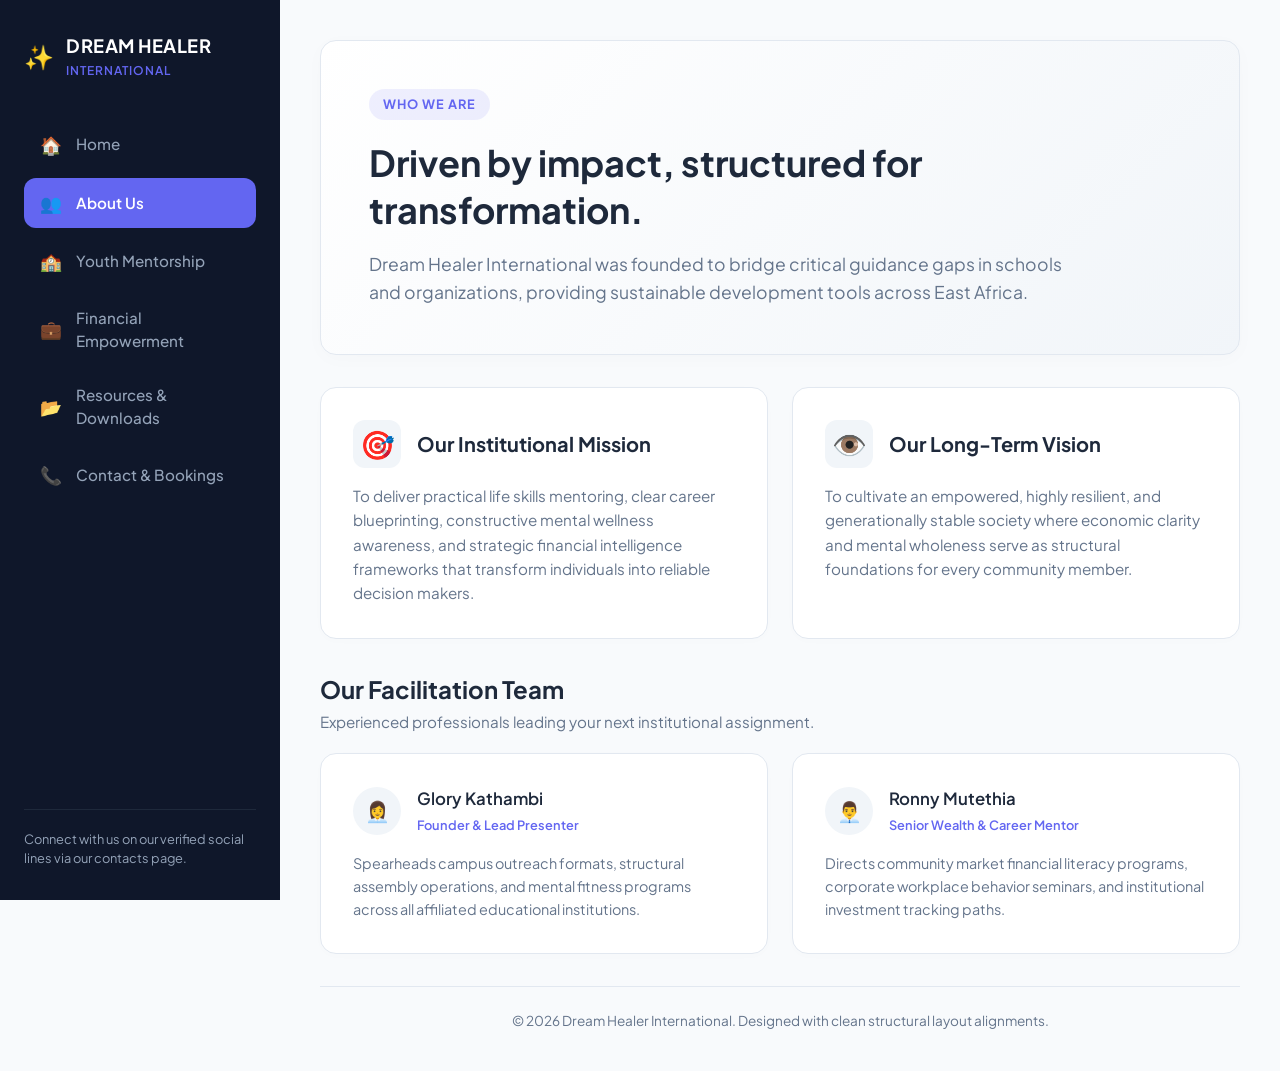
==== about.html @ c6db6423 "Add files via upload" ====
<!DOCTYPE html>
<html lang="en">
<head>
    <meta charset="UTF-8">
    <meta name="viewport" content="width=device-width, initial-scale=1.0">
    <title>About Our Vision | Dream Healer International</title>
    <link rel="stylesheet" href="style.css">
    <link rel="preconnect" href="https://fonts.googleapis.com">
    <link rel="preconnect" href="https://fonts.gstatic.com" crossorigin>
    <link href="https://fonts.googleapis.com/css2?family=Plus+Jakarta+Sans:wght@400;500;600;700&display=swap" rel="stylesheet">
</head>
<body>

    <!-- SIDE-BY-SIDE APP INTERFACE WRAPPER -->
    <div class="app-layout">

        <!-- STABLE VERTICAL SIDEBAR MENU PANEL -->
        <aside class="sidebar">
            <div class="sidebar-brand">
                <span class="brand-icon">✨</span>
                <div class="brand-text">
                    <h2>DREAM HEALER</h2>
                    <p>INTERNATIONAL</p>
                </div>
            </div>

            <nav class="sidebar-menu">
                <a href="index.html" class="menu-item">
                    <span class="menu-icon">🏠</span> Home
                </a>
                <a href="about.html" class="menu-item active">
                    <span class="menu-icon">👥</span> About Us
                </a>
                <a href="youth-mentorship.html" class="menu-item">
                    <span class="menu-icon">🏫</span> Youth Mentorship
                </a>
                <a href="financial-empowerment.html" class="menu-item">
                    <span class="menu-icon">💼</span> Financial Empowerment
                </a>
                <a href="resources.html" class="menu-item">
                    <span class="menu-icon">📂</span> Resources & Downloads
                </a>
                <a href="contact.html" class="menu-item">
                    <span class="menu-icon">📞</span> Contact & Bookings
                </a>
            </nav>

            <div class="sidebar-footer">
                <p>Connect with us on our verified social lines via our contacts page.</p>
            </div>
        </aside>

        <!-- MAIN WINDOW PORTFOLIO WRAPPER -->
        <main class="main-content">
            
            <!-- HEADER HERO BANNER -->
            <header class="hero-card">
                <span class="hero-badge">Who We Are</span>
                <h1 class="hero-title">Driven by impact, structured for transformation.</h1>
                <p class="hero-subtitle">Dream Healer International was founded to bridge critical guidance gaps in schools and organizations, providing sustainable development tools across East Africa.</p>
            </header>

            <!-- MISSION & VISION MATRICES -->
            <section class="dashboard-grid">
                <div class="grid-card">
                    <div class="card-header-row">
                        <span class="card-badge-icon">🎯</span>
                        <h3>Our Institutional Mission</h3>
                    </div>
                    <p>To deliver practical life skills mentoring, clear career blueprinting, constructive mental wellness awareness, and strategic financial intelligence frameworks that transform individuals into reliable decision makers.</p>
                </div>

                <div class="grid-card">
                    <div class="card-header-row">
                        <span class="card-badge-icon">👁️</span>
                        <h3>Our Long-Term Vision</h3>
                    </div>
                    <p>To cultivate an empowered, highly resilient, and generationally stable society where economic clarity and mental wholeness serve as structural foundations for every community member.</p>
                </div>
            </section>

            <!-- LEADERSHIP PROFILE MATRIX -->
            <section style="margin-top: 24px;">
                <div style="margin-bottom: 20px;">
                    <h2 style="font-size: 1.5rem; font-weight: 700; color: var(--dark-text);">Our Facilitation Team</h2>
                    <p style="color: var(--muted-text); font-size: 0.95rem; margin-top: 4px;">Experienced professionals leading your next institutional assignment.</p>
                </div>

                <div class="dashboard-grid">
                    <!-- Profile 1 -->
                    <div class="grid-card">
                        <div class="card-header-row">
                            <div style="width: 48px; height: 48px; background: var(--primary-light); border-radius: 50%; display: flex; align-items: center; justify-content: center; font-size: 1.25rem;">👩‍💼</div>
                            <div>
                                <h4 style="font-size: 1.05rem; font-weight: 600; color: var(--dark-text);">Glory Kathambi</h4>
                                <span style="font-size: 0.8rem; color: var(--accent-color); font-weight: 600;">Founder & Lead Presenter</span>
                            </div>
                        </div>
                        <p style="margin-top: 12px; font-size: 0.9rem; line-height: 1.6;">Spearheads campus outreach formats, structural assembly operations, and mental fitness programs across all affiliated educational institutions.</p>
                    </div>

                    <!-- Profile 2 -->
                    <div class="grid-card">
                        <div class="card-header-row">
                            <div style="width: 48px; height: 48px; background: var(--primary-light); border-radius: 50%; display: flex; align-items: center; justify-content: center; font-size: 1.25rem;">👨‍💼</div>
                            <div>
                                <h4 style="font-size: 1.05rem; font-weight: 600; color: var(--dark-text);">Ronny Mutethia</h4>
                                <span style="font-size: 0.8rem; color: var(--accent-color); font-weight: 600;">Senior Wealth & Career Mentor</span>
                            </div>
                        </div>
                        <p style="margin-top: 12px; font-size: 0.9rem; line-height: 1.6;">Directs community market financial literacy programs, corporate workplace behavior seminars, and institutional investment tracking paths.</p>
                    </div>
                </div>
            </section>

            <!-- SITE CONTENT COMPLIANCE FOOTER -->
            <footer class="content-footer">
                <p>&copy; 2026 Dream Healer International. Designed with clean structural layout alignments.</p>
            </footer>

        </main>
    </div>

</body>
</html>
---- style.css ----
/* ==========================================================================
   1. GLOBAL SYSTEM VARIABLES & RESETS
   ========================================================================== */
:root {
    --bg-main: #f8fafc;
    --sidebar-bg: #0f172a;
    --sidebar-text: #94a3b8;
    --sidebar-active: #ffffff;
    --sidebar-hover: #1e293b;
    
    --card-bg: #ffffff;
    --primary-light: #f1f5f9;
    --accent-color: #6366f1; /* Premium Indigo Accent */
    --accent-hover: #4f46e5;
    
    --dark-text: #1e293b;
    --muted-text: #64748b;
    --border-color: #e2e8f0;
    
    --radius-lg: 16px;
    --radius-md: 12px;
    --transition-smooth: all 0.25s ease-in-out;
}

* {
    margin: 0;
    padding: 0;
    box-sizing: border-box;
}

body {
    font-family: 'Plus Jakarta Sans', sans-serif;
    background-color: var(--bg-main);
    color: var(--dark-text);
    line-height: 1.5;
    overflow-x: hidden;
}

/* ==========================================================================
   2. APP SCREEN LAYOUT FRAMEWORK
   ========================================================================== */
.app-layout {
    display: flex;
    min-height: 100vh;
    width: 100%;
}

/* ==========================================================================
   3. FIXED LEFT NAVIGATION SIDEBAR
   ========================================================================== */
.sidebar {
    width: 280px;
    background-color: var(--sidebar-bg);
    padding: 32px 24px;
    display: flex;
    flex-direction: column;
    position: fixed;
    top: 0;
    bottom: 0;
    left: 0;
    z-index: 100;
}

.sidebar-brand {
    display: flex;
    align-items: center;
    gap: 12px;
    margin-bottom: 40px;
}

.brand-icon {
    font-size: 1.5rem;
}

.brand-text h2 {
    color: #ffffff;
    font-size: 1.15rem;
    font-weight: 700;
    letter-spacing: 0.5px;
}

.brand-text p {
    color: var(--accent-color);
    font-size: 0.75rem;
    font-weight: 600;
    letter-spacing: 1px;
    margin-top: 2px;
}

/* Sidebar Navigation Items */
.sidebar-menu {
    display: flex;
    flex-direction: column;
    gap: 8px;
    flex-grow: 1;
}

.menu-item {
    display: flex;
    align-items: center;
    gap: 14px;
    color: var(--sidebar-text);
    text-decoration: none;
    padding: 12px 16px;
    border-radius: var(--radius-md);
    font-size: 0.95rem;
    font-weight: 500;
    transition: var(--transition-smooth);
}

.menu-item:hover {
    background-color: var(--sidebar-hover);
    color: var(--sidebar-active);
}

.menu-item.active {
    background-color: var(--accent-color);
    color: var(--sidebar-active);
    font-weight: 600;
}

.menu-icon {
    font-size: 1.1rem;
}

.sidebar-footer {
    border-top: 1px solid #1e293b;
    padding-top: 20px;
}

.sidebar-footer p {
    color: var(--sidebar-text);
    font-size: 0.8rem;
    line-height: 1.5;
}

/* ==========================================================================
   4. MAIN VIEWPORT CONTAINER
   ========================================================================== */
.main-content {
    flex-grow: 1;
    margin-left: 280px; /* Gives room for fixed sidebar */
    padding: 40px;
    max-width: 1200px;
}

/* ==========================================================================
   5. PREMIUM HERO BANNER DESIGN
   ========================================================================== */
.hero-card {
    background: linear-gradient(135deg, #ffffff 0%, #f1f5f9 100%);
    border: 1px solid var(--border-color);
    padding: 48px;
    border-radius: var(--radius-lg);
    margin-bottom: 32px;
    box-shadow: 0 4px 20px rgba(0, 0, 0, 0.02);
}

.hero-badge {
    background-color: rgba(99, 102, 241, 0.1);
    color: var(--accent-color);
    font-size: 0.8rem;
    font-weight: 700;
    text-transform: uppercase;
    letter-spacing: 1px;
    padding: 6px 14px;
    border-radius: 100px;
    display: inline-block;
    margin-bottom: 20px;
}

.hero-title {
    font-size: 2.25rem;
    font-weight: 700;
    color: var(--dark-text);
    line-height: 1.3;
    max-width: 800px;
}

.hero-subtitle {
    color: var(--muted-text);
    font-size: 1.1rem;
    margin-top: 16px;
    max-width: 720px;
    line-height: 1.6;
}

.hero-actions {
    display: flex;
    gap: 16px;
    margin-top: 32px;
}

/* Button UI Components */
.btn {
    display: inline-flex;
    align-items: center;
    justify-content: center;
    padding: 12px 24px;
    border-radius: var(--radius-md);
    font-weight: 600;
    font-size: 0.95rem;
    text-decoration: none;
    transition: var(--transition-smooth);
    cursor: pointer;
}

.btn-primary {
    background-color: var(--accent-color);
    color: #ffffff;
}

.btn-primary:hover {
    background-color: var(--accent-hover);
    transform: translateY(-1px);
}

.btn-secondary {
    background-color: var(--card-bg);
    color: var(--dark-text);
    border: 1px solid var(--border-color);
}

.btn-secondary:hover {
    background-color: var(--primary-light);
    transform: translateY(-1px);
}

/* ==========================================================================
   6. GRID INTERFACE DASHBOARD
   ========================================================================== */
.dashboard-grid {
    display: grid;
    grid-template-columns: repeat(auto-fit, minmax(340px, 1fr));
    gap: 24px;
    margin-bottom: 32px;
}

.grid-card {
    background-color: var(--card-bg);
    border: 1px solid var(--border-color);
    padding: 32px;
    border-radius: var(--radius-lg);
    box-shadow: 0 2px 12px rgba(0, 0, 0, 0.01);
}

.card-header-row {
    display: flex;
    align-items: center;
    gap: 16px;
    margin-bottom: 16px;
}

.card-badge-icon {
    font-size: 1.75rem;
    background-color: var(--primary-light);
    width: 48px;
    height: 48px;
    display: flex;
    align-items: center;
    justify-content: center;
    border-radius: var(--radius-md);
}

.grid-card h3 {
    font-size: 1.25rem;
    font-weight: 700;
    color: var(--dark-text);
}

.grid-card p {
    color: var(--muted-text);
    font-size: 0.95rem;
    line-height: 1.6;
}

.card-action-link {
    display: inline-block;
    margin-top: 20px;
    color: var(--accent-color);
    text-decoration: none;
    font-weight: 600;
    font-size: 0.9rem;
    transition: var(--transition-smooth);
}

.card-action-link:hover {
    color: var(--accent-hover);
    padding-left: 4px;
}

/* ==========================================================================
   7. STATS METRICS STRIP
   ========================================================================== */
.stats-bar {
    display: flex;
    background-color: var(--sidebar-bg);
    color: #ffffff;
    border-radius: var(--radius-lg);
    padding: 32px;
    margin-bottom: 32px;
    justify-content: space-around;
    text-align: center;
}

.stat-node {
    display: flex;
    flex-direction: column;
    gap: 4px;
}

.stat-num {
    font-size: 2rem;
    font-weight: 700;
    color: var(--sidebar-active);
}

.stat-txt {
    font-size: 0.85rem;
    color: var(--sidebar-text);
    text-transform: uppercase;
    letter-spacing: 1px;
}

/* ==========================================================================
   8. COMPLIANCE FOOTER
   ========================================================================== */
.content-footer {
    border-top: 1px solid var(--border-color);
    padding-top: 24px;
    text-align: center;
}

.content-footer p {
    font-size: 0.85rem;
    color: var(--muted-text);
}

/* ==========================================================================
   9. MOBILE AND RESPONSIVE BREAKPOINTS
   ========================================================================== */
@media (max-width: 992px) {
    .app-layout {
        flex-direction: column;
    }
    
    .sidebar {
        position: relative;
        width: 100%;
        padding: 24px;
    }
    
    .sidebar-brand {
        margin-bottom: 24px;
    }
    
    .sidebar-menu {
        flex-direction: row;
        flex-wrap: wrap;
        gap: 8px;
    }
    
    .menu-item {
        padding: 8px 14px;
        font-size: 0.85rem;
    }
    
    .sidebar-footer {
        display: none; /* Hide bottom message block on mobile panels */
    }
    
    .main-content {
        margin-left: 0;
        padding: 24px;
    }
    
    .hero-card {
        padding: 32px 24px;
    }
    
    .hero-title {
        font-size: 1.75rem;
    }
    
    .stats-bar {
        flex-direction: column;
        gap: 24px;
    }
}
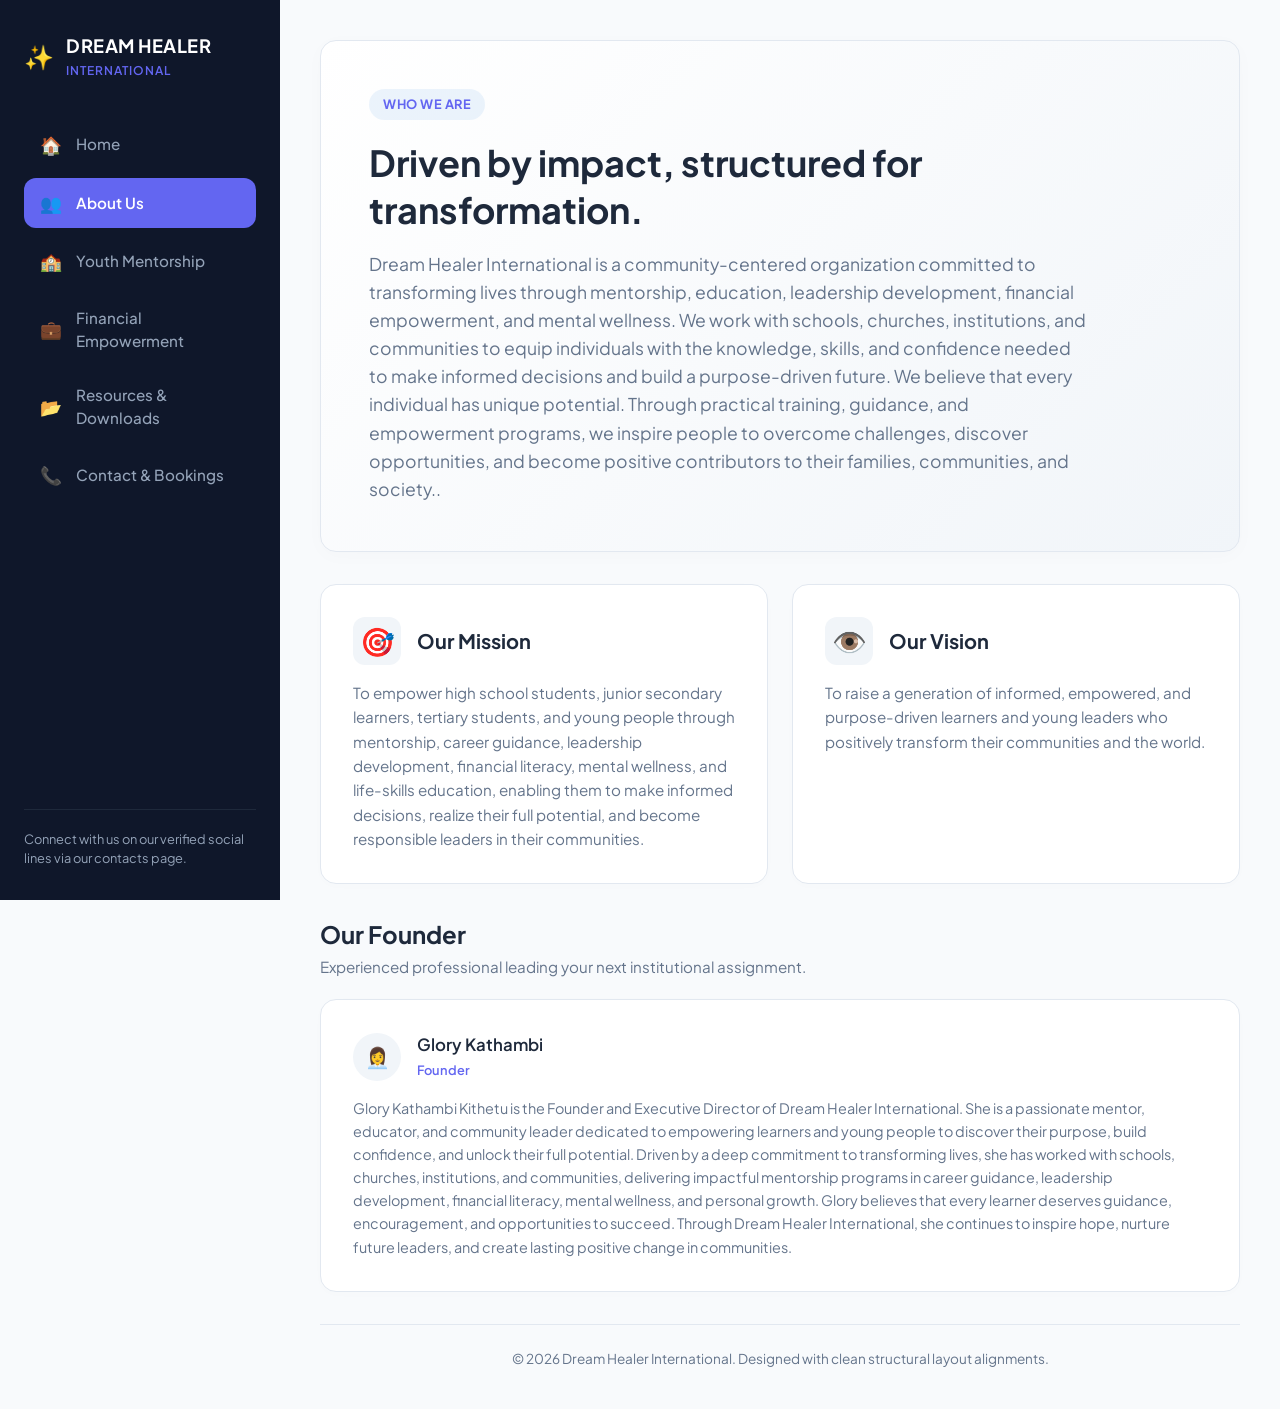
==== commit 6e88d5f9: "Update about.html" ====
--- a/about.html
+++ b/about.html
@@ -57,7 +57,9 @@
             <header class="hero-card">
                 <span class="hero-badge">Who We Are</span>
                 <h1 class="hero-title">Driven by impact, structured for transformation.</h1>
-                <p class="hero-subtitle">Dream Healer International was founded to bridge critical guidance gaps in schools and organizations, providing sustainable development tools across East Africa.</p>
+                <p class="hero-subtitle">Dream Healer International is a community-centered organization committed to transforming lives through mentorship, education, leadership development, financial empowerment, and mental wellness. We work with schools, churches, institutions, and communities to equip individuals with the knowledge, skills, and confidence needed to make informed decisions and build a purpose-driven future.
+
+                             We believe that every individual has unique potential. Through practical training, guidance, and empowerment programs, we inspire people to overcome challenges, discover opportunities, and become positive contributors to their families, communities, and society..</p>
             </header>
 
             <!-- MISSION & VISION MATRICES -->
@@ -65,25 +67,25 @@
                 <div class="grid-card">
                     <div class="card-header-row">
                         <span class="card-badge-icon">🎯</span>
-                        <h3>Our Institutional Mission</h3>
+                        <h3>Our Mission</h3>
                     </div>
-                    <p>To deliver practical life skills mentoring, clear career blueprinting, constructive mental wellness awareness, and strategic financial intelligence frameworks that transform individuals into reliable decision makers.</p>
+                    <p>To empower high school students, junior secondary learners, tertiary students, and young people through mentorship, career guidance, leadership development, financial literacy, mental wellness, and life-skills education, enabling them to make informed decisions, realize their full potential, and become responsible leaders in their communities.</p>
                 </div>
 
                 <div class="grid-card">
                     <div class="card-header-row">
                         <span class="card-badge-icon">👁️</span>
-                        <h3>Our Long-Term Vision</h3>
+                        <h3>Our Vision</h3>
                     </div>
-                    <p>To cultivate an empowered, highly resilient, and generationally stable society where economic clarity and mental wholeness serve as structural foundations for every community member.</p>
+                    <p>To raise a generation of informed, empowered, and purpose-driven learners and young leaders who positively transform their communities and the world.</p>
                 </div>
             </section>
 
             <!-- LEADERSHIP PROFILE MATRIX -->
             <section style="margin-top: 24px;">
                 <div style="margin-bottom: 20px;">
-                    <h2 style="font-size: 1.5rem; font-weight: 700; color: var(--dark-text);">Our Facilitation Team</h2>
-                    <p style="color: var(--muted-text); font-size: 0.95rem; margin-top: 4px;">Experienced professionals leading your next institutional assignment.</p>
+                    <h2 style="font-size: 1.5rem; font-weight: 700; color: var(--dark-text);">Our Founder</h2>
+                    <p style="color: var(--muted-text); font-size: 0.95rem; margin-top: 4px;">Experienced professional leading your next institutional assignment.</p>
                 </div>
 
                 <div class="dashboard-grid">
@@ -93,22 +95,14 @@
                             <div style="width: 48px; height: 48px; background: var(--primary-light); border-radius: 50%; display: flex; align-items: center; justify-content: center; font-size: 1.25rem;">👩‍💼</div>
                             <div>
                                 <h4 style="font-size: 1.05rem; font-weight: 600; color: var(--dark-text);">Glory Kathambi</h4>
-                                <span style="font-size: 0.8rem; color: var(--accent-color); font-weight: 600;">Founder & Lead Presenter</span>
+                                <span style="font-size: 0.8rem; color: var(--accent-color); font-weight: 600;">Founder</span>
                             </div>
                         </div>
-                        <p style="margin-top: 12px; font-size: 0.9rem; line-height: 1.6;">Spearheads campus outreach formats, structural assembly operations, and mental fitness programs across all affiliated educational institutions.</p>
-                    </div>
+                        <p style="margin-top: 12px; font-size: 0.9rem; line-height: 1.6;">Glory Kathambi Kithetu is the Founder and Executive Director of Dream Healer International. She is a passionate mentor, educator, and community leader dedicated to empowering learners and young people to discover their purpose, build confidence, and unlock their full potential.
 
-                    <!-- Profile 2 -->
-                    <div class="grid-card">
-                        <div class="card-header-row">
-                            <div style="width: 48px; height: 48px; background: var(--primary-light); border-radius: 50%; display: flex; align-items: center; justify-content: center; font-size: 1.25rem;">👨‍💼</div>
-                            <div>
-                                <h4 style="font-size: 1.05rem; font-weight: 600; color: var(--dark-text);">Ronny Mutethia</h4>
-                                <span style="font-size: 0.8rem; color: var(--accent-color); font-weight: 600;">Senior Wealth & Career Mentor</span>
-                            </div>
-                        </div>
-                        <p style="margin-top: 12px; font-size: 0.9rem; line-height: 1.6;">Directs community market financial literacy programs, corporate workplace behavior seminars, and institutional investment tracking paths.</p>
+Driven by a deep commitment to transforming lives, she has worked with schools, churches, institutions, and communities, delivering impactful mentorship programs in career guidance, leadership development, financial literacy, mental wellness, and personal growth.
+
+Glory believes that every learner deserves guidance, encouragement, and opportunities to succeed. Through Dream Healer International, she continues to inspire hope, nurture future leaders, and create lasting positive change in communities.</p>
                     </div>
                 </div>
             </section>
@@ -122,4 +116,4 @@
     </div>
 
 </body>
-</html>+</html>
--- a/style.css
+++ b/style.css
@@ -386,4 +386,122 @@
         flex-direction: column;
         gap: 24px;
     }
-}+}
+
+
+
+
+/* ==========================================================================
+   HOMEPAGE HERO BANNER SPLIT LAYOUT
+   ========================================================================== */
+.hero-banner-container {
+    display: grid;
+    grid-template-columns: 1.2fr 1fr;
+    gap: 32px;
+    background: linear-gradient(135deg, var(--bg-card) 0%, #f4f6fa 100%);
+    border: 1px solid var(--border-color);
+    border-radius: var(--radius-lg);
+    padding: 40px;
+    margin-bottom: 32px;
+    align-items: center;
+    box-shadow: 0 4px 20px rgba(0, 0, 0, 0.02);
+}
+
+.hero-text-side {
+    display: flex;
+    flex-direction: column;
+    gap: 16px;
+}
+
+.hero-badge {
+    align-self: flex-start;
+    background: rgba(var(--primary-color-rgb, 74), var(--primary-color-rgb, 144), var(--primary-color-rgb, 226), 0.1);
+    color: var(--accent-color, #4a90e2);
+    padding: 6px 14px;
+    border-radius: 50px;
+    font-size: 0.8rem;
+    font-weight: 700;
+    text-transform: uppercase;
+    letter-spacing: 0.5px;
+}
+
+.hero-title-large {
+    font-size: 2.4rem;
+    font-weight: 800;
+    color: var(--dark-text);
+    line-height: 1.2;
+}
+
+.hero-desc-lead {
+    font-size: 1.05rem;
+    line-height: 1.6;
+    color: var(--muted-text);
+}
+
+.hero-button-group {
+    display: flex;
+    gap: 12px;
+    margin-top: 10px;
+}
+
+/* POSTER IMAGE SIDE CONTAINER */
+.hero-poster-side {
+    display: flex;
+    justify-content: center;
+    align-items: center;
+    width: 100%;
+}
+
+.poster-wrapper {
+    position: relative;
+    width: 100%;
+    max-width: 420px;
+    aspect-ratio: 4 / 5; /* Perfect poster proportions (portrait) */
+    border-radius: var(--radius-md);
+    overflow: hidden;
+    box-shadow: 0 10px 30px rgba(0, 0, 0, 0.12);
+    border: 3px solid #ffffff;
+    transition: transform 0.3s ease;
+}
+
+.poster-wrapper:hover {
+    transform: translateY(-4s);
+}
+
+.poster-image {
+    width: 100%;
+    height: 100%;
+    object-fit: cover;
+    background-color: #eaecef; /* Fallback loading background */
+}
+
+.poster-overlay-caption {
+    position: absolute;
+    bottom: 0;
+    left: 0;
+    right: 0;
+    background: linear-gradient(to top, rgba(0, 0, 0, 0.8), rgba(0, 0, 0, 0));
+    padding: 20px 15px 15px;
+    color: #ffffff;
+    font-size: 0.85rem;
+    font-weight: 600;
+    text-align: center;
+}
+
+/* RESPONSIVE DESIGN FOR SMALLER SCREENS */
+@media (max-width: 900px) {
+    .hero-banner-container {
+        grid-template-columns: 1fr;
+        padding: 30px 20px;
+        gap: 24px;
+    }
+    
+    .hero-title-large {
+        font-size: 1.9rem;
+    }
+    
+    .poster-wrapper {
+        max-width: 100%;
+        aspect-ratio: 16 / 9; /* Shifting to landscape on mobile to avoid taking up the whole screen */
+    }
+}
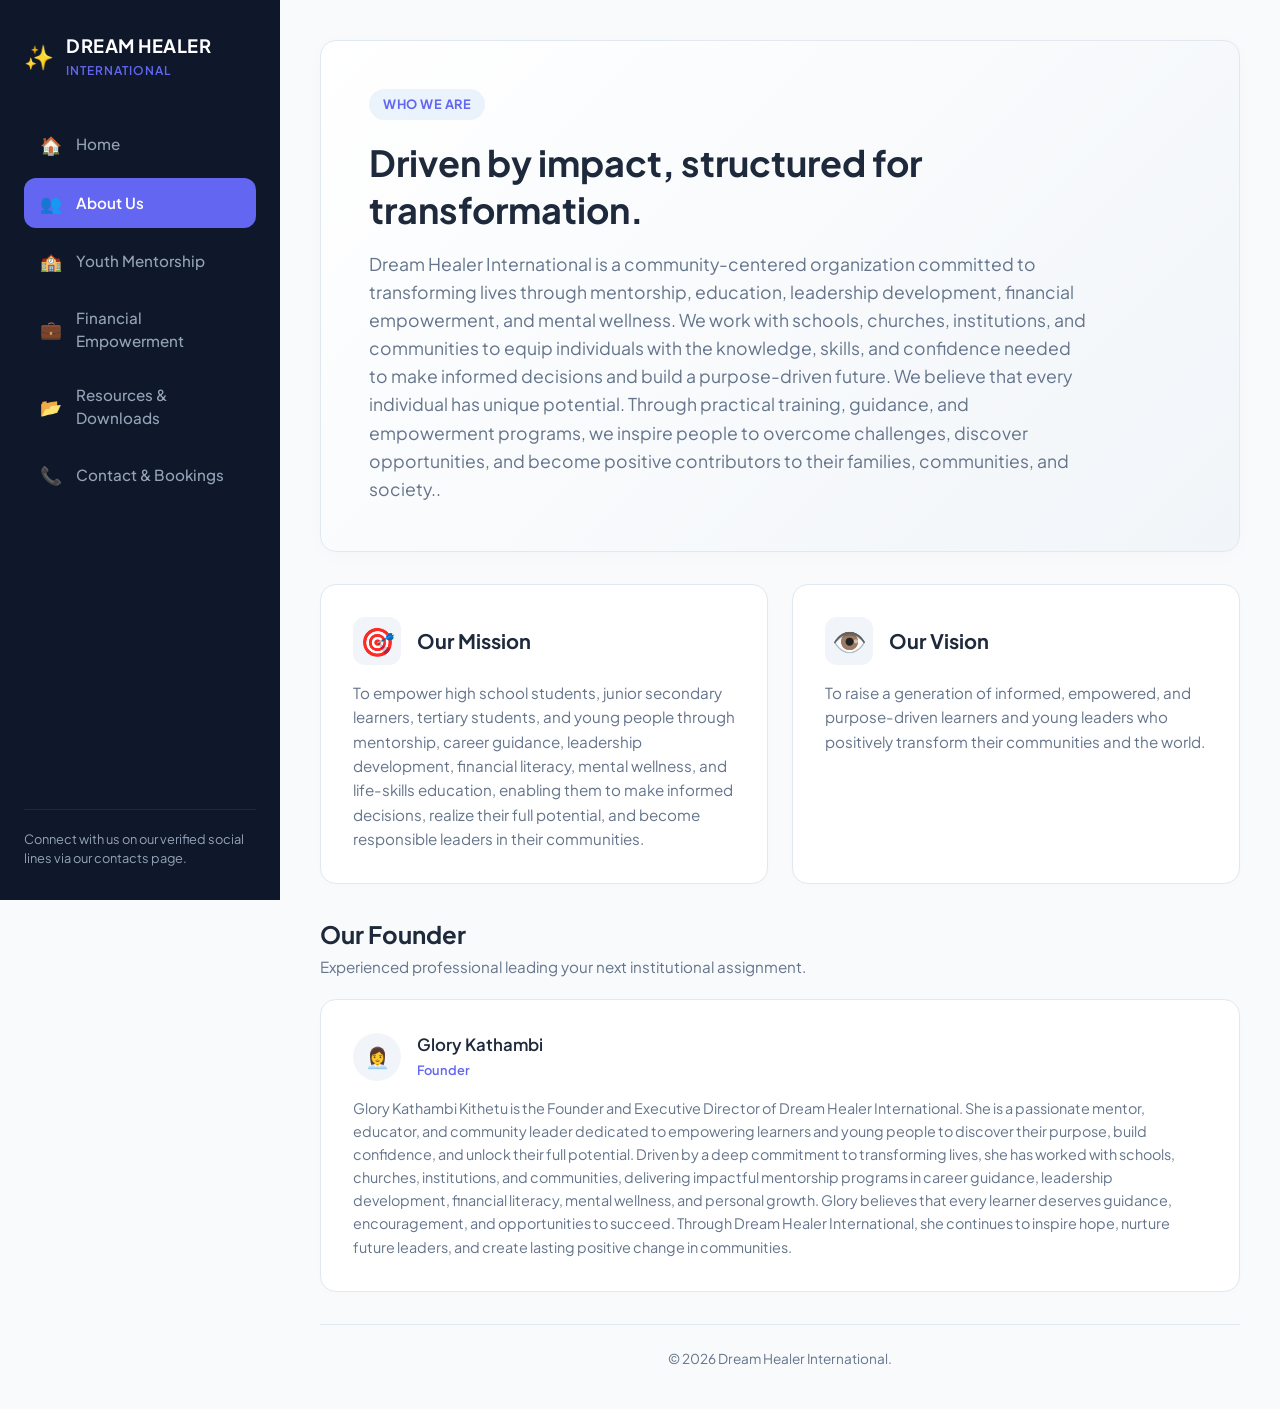
==== commit 5803cdb8: "Update about.html" ====
--- a/about.html
+++ b/about.html
@@ -109,7 +109,7 @@
 
             <!-- SITE CONTENT COMPLIANCE FOOTER -->
             <footer class="content-footer">
-                <p>&copy; 2026 Dream Healer International. Designed with clean structural layout alignments.</p>
+                <p>&copy; 2026 Dream Healer International.</p>
             </footer>
 
         </main>
